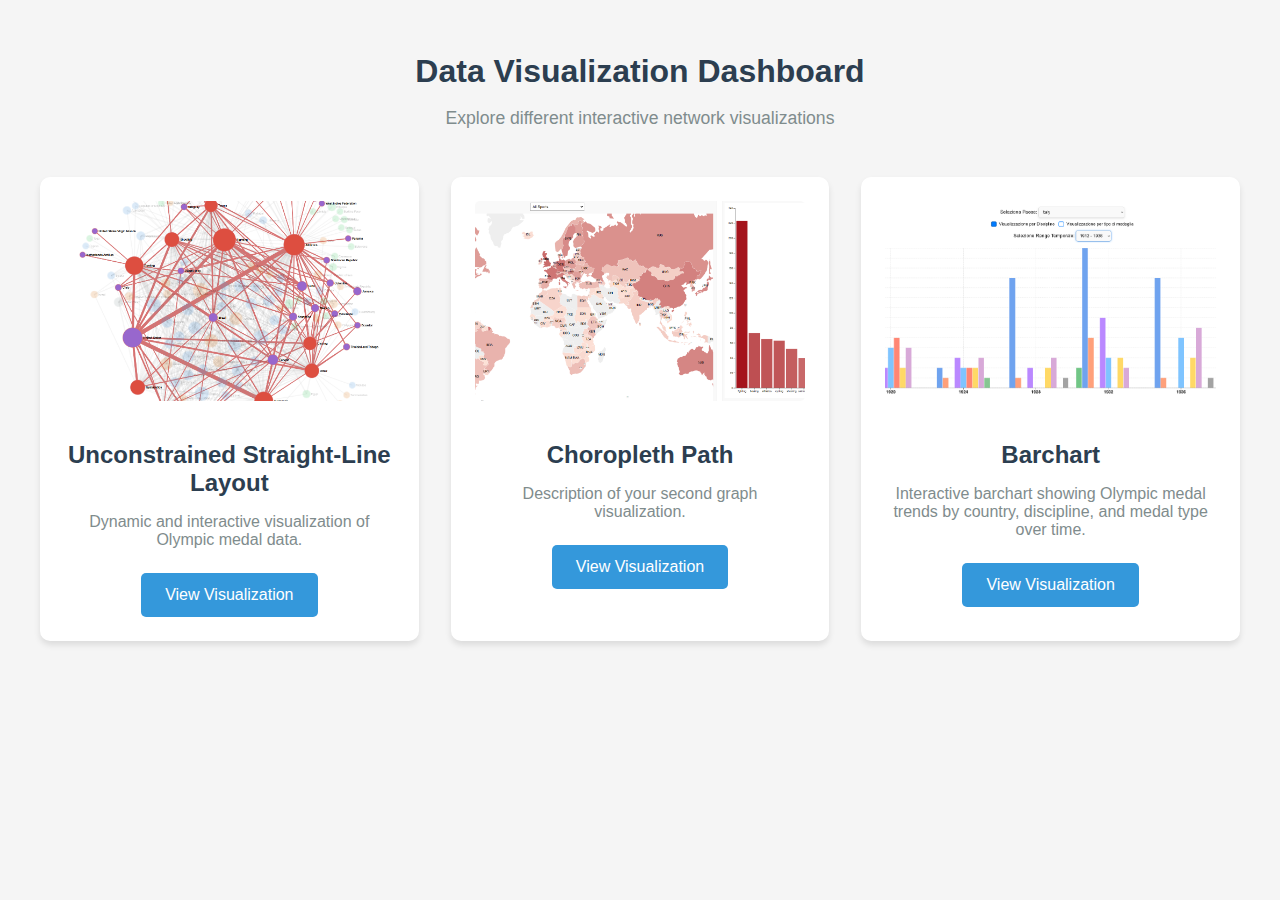
==== index.html @ 2c12db04 "Fixed titles for nodelink" ====
<!DOCTYPE html>
<html lang="en">
<head>
    <meta charset="UTF-8">
    <meta name="viewport" content="width=device-width, initial-scale=1.0">
    <title>Data Visualization Dashboard</title>
    <style>
        body {
            font-family: Arial, sans-serif;
            margin: 0;
            min-height: 100vh;
            background-color: #f5f5f5;
        }

        .container {
            max-width: 1200px;
            margin: 0 auto;
            padding: 2rem;
        }

        .header {
            text-align: center;
            margin-bottom: 3rem;
        }

        .header h1 {
            color: #2c3e50;
            margin-bottom: 1rem;
        }

        .header p {
            color: #7f8c8d;
            font-size: 1.1rem;
        }

        .visualization-grid {
            display: grid;
            grid-template-columns: repeat(auto-fit, minmax(300px, 1fr));
            gap: 2rem;
            margin-top: 2rem;
        }

        .visualization-card {
            background: white;
            border-radius: 10px;
            padding: 1.5rem;
            text-align: center;
            box-shadow: 0 4px 6px rgba(0, 0, 0, 0.1);
            transition: transform 0.2s, box-shadow 0.2s;
        }

        .visualization-card:hover {
            transform: translateY(-5px);
            box-shadow: 0 6px 12px rgba(0, 0, 0, 0.15);
        }

        .visualization-card img {
            width: 100%;
            height: 200px;
            object-fit: cover;
            border-radius: 5px;
            margin-bottom: 1rem;
        }

        .visualization-card h2 {
            color: #2c3e50;
            margin-bottom: 0.5rem;
        }

        .visualization-card p {
            color: #7f8c8d;
            margin-bottom: 1.5rem;
        }

        .view-button {
            display: inline-block;
            padding: 0.8rem 1.5rem;
            background-color: #3498db;
            color: white;
            text-decoration: none;
            border-radius: 5px;
            transition: background-color 0.2s;
        }

        .view-button:hover {
            background-color: #2980b9;
        }

        @media (max-width: 768px) {
            .container {
                padding: 1rem;
            }
            
            .visualization-grid {
                grid-template-columns: 1fr;
            }
        }
    </style>
</head>
<body>
    <div class="container">
        <div class="header">
            <h1>Data Visualization Dashboard</h1>
            <p>Explore different interactive network visualizations</p>
        </div>

        <div class="visualization-grid">
            <div class="visualization-card">
                <img src="resources/img/nodelink.png" alt="Node Link preview">
                <h2>Unconstrained Straight-Line Layout</h2>
                <p>Dynamic and interactive visualization of Olympic medal data.</p>
                <a href="code/nodelink/nodelink.html" class="view-button">View Visualization</a>
            </div>

            <div class="visualization-card">
                <img src="resources/img/geographical.png" alt="Cloropleth Path preview">
                <h2>Choropleth Path</h2>
                <p>Description of your second graph visualization.</p>
                <a href="code/geographical/map.html" class="view-button">View Visualization</a>
            </div>

            <div class="visualization-card">
                <img src="resources/img/barchart.png" alt="Graph 3 preview">
                <h2>Barchart</h2>
                <p>Interactive barchart showing Olympic medal trends by country, discipline, and medal type over time.</p>
                <a href="code/barchart/skeleton.html" class="view-button">View Visualization</a>
            </div>
        </div>
    </div>
</body>
</html>
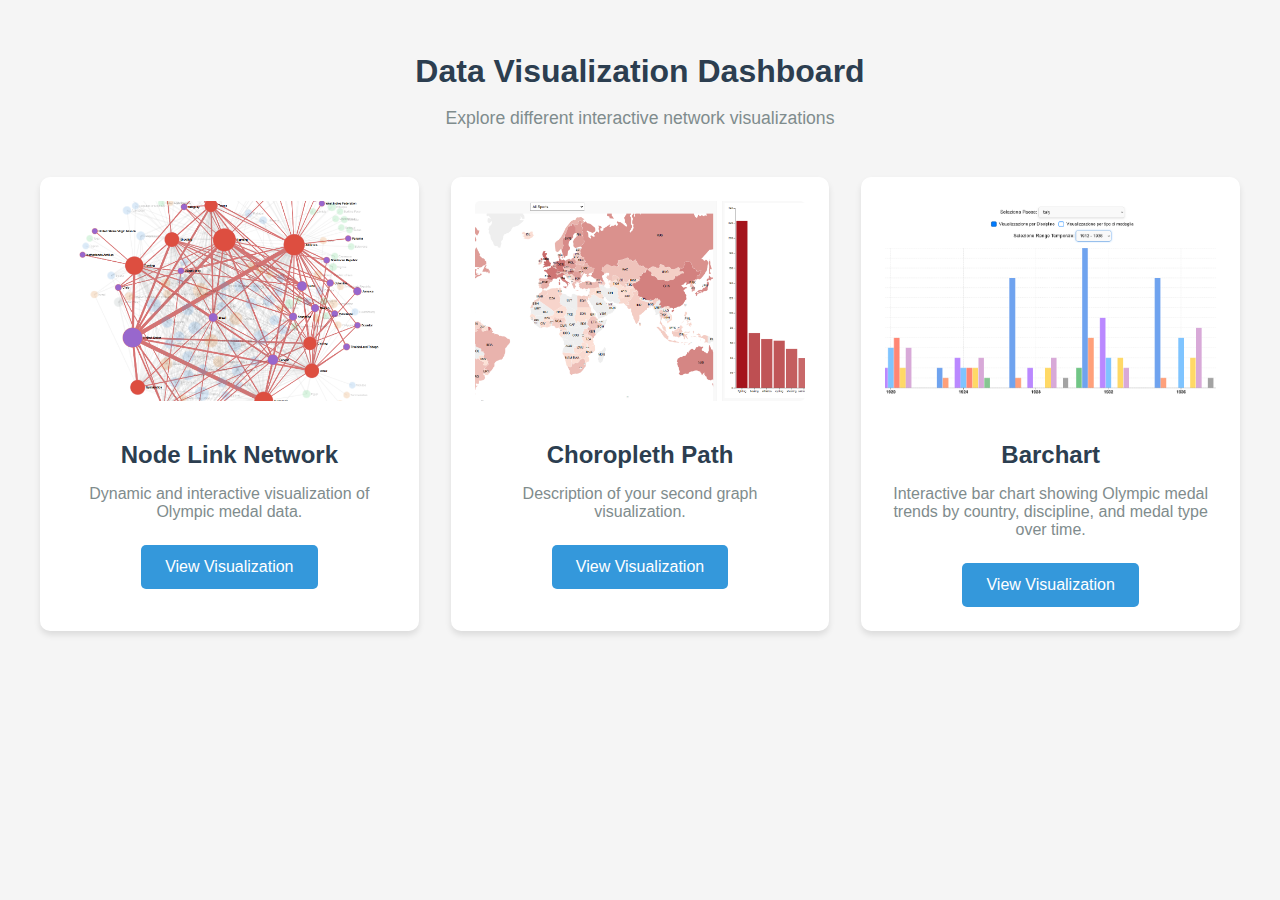
==== commit 6917997d: "edit title bar chart" ====
--- a/index.html
+++ b/index.html
@@ -107,7 +107,7 @@
         <div class="visualization-grid">
             <div class="visualization-card">
                 <img src="resources/img/nodelink.png" alt="Node Link preview">
-                <h2>Unconstrained Straight-Line Layout</h2>
+                <h2>Node Link Network</h2>
                 <p>Dynamic and interactive visualization of Olympic medal data.</p>
                 <a href="code/nodelink/nodelink.html" class="view-button">View Visualization</a>
             </div>
@@ -122,7 +122,7 @@
             <div class="visualization-card">
                 <img src="resources/img/barchart.png" alt="Graph 3 preview">
                 <h2>Barchart</h2>
-                <p>Interactive barchart showing Olympic medal trends by country, discipline, and medal type over time.</p>
+                <p>Interactive bar chart showing Olympic medal trends by country, discipline, and medal type over time.</p>
                 <a href="code/barchart/skeleton.html" class="view-button">View Visualization</a>
             </div>
         </div>
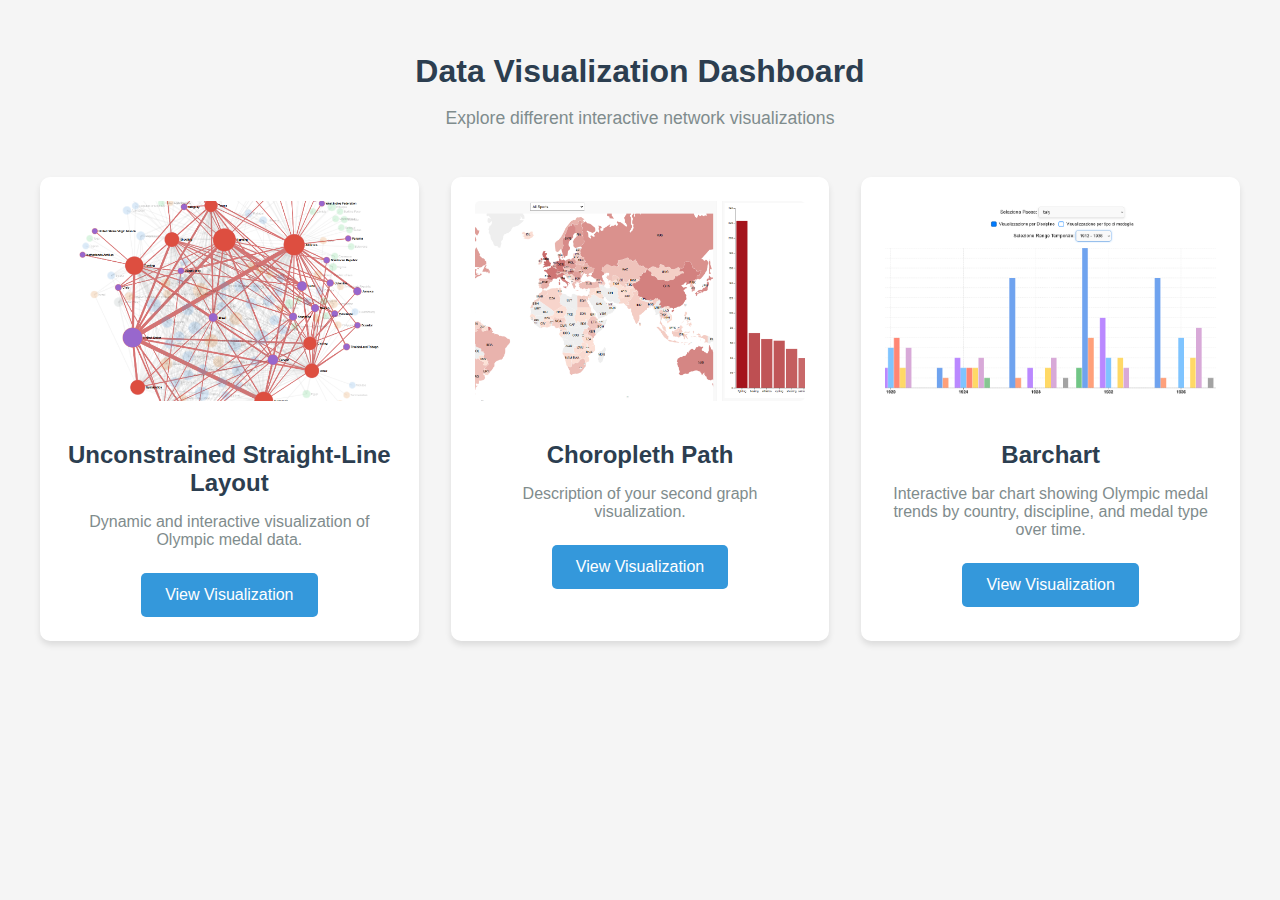
==== commit 241f8c1b: "Merge branch 'main' of https://github.com/ergys00/olympicGamesInfoVis" ====
--- a/index.html
+++ b/index.html
@@ -107,7 +107,7 @@
         <div class="visualization-grid">
             <div class="visualization-card">
                 <img src="resources/img/nodelink.png" alt="Node Link preview">
-                <h2>Node Link Network</h2>
+                <h2>Unconstrained Straight-Line Layout</h2>
                 <p>Dynamic and interactive visualization of Olympic medal data.</p>
                 <a href="code/nodelink/nodelink.html" class="view-button">View Visualization</a>
             </div>
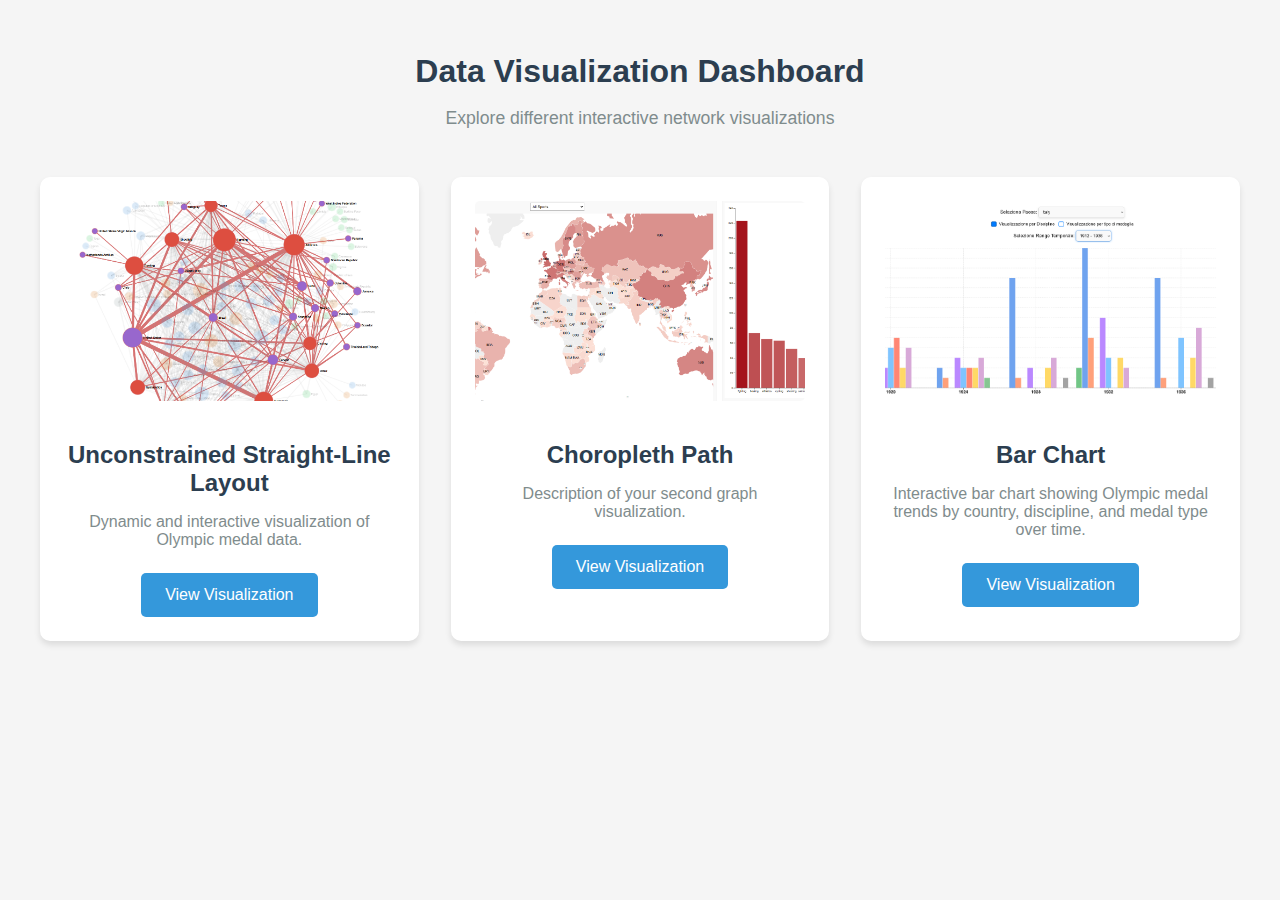
==== commit ac25eca7: "edit title" ====
--- a/index.html
+++ b/index.html
@@ -120,8 +120,8 @@
             </div>
 
             <div class="visualization-card">
-                <img src="resources/img/barchart.png" alt="Graph 3 preview">
-                <h2>Barchart</h2>
+                <img src="resources/img/barchart.png" alt="Bar Chart preview">
+                <h2>Bar Chart</h2>
                 <p>Interactive bar chart showing Olympic medal trends by country, discipline, and medal type over time.</p>
                 <a href="code/barchart/skeleton.html" class="view-button">View Visualization</a>
             </div>
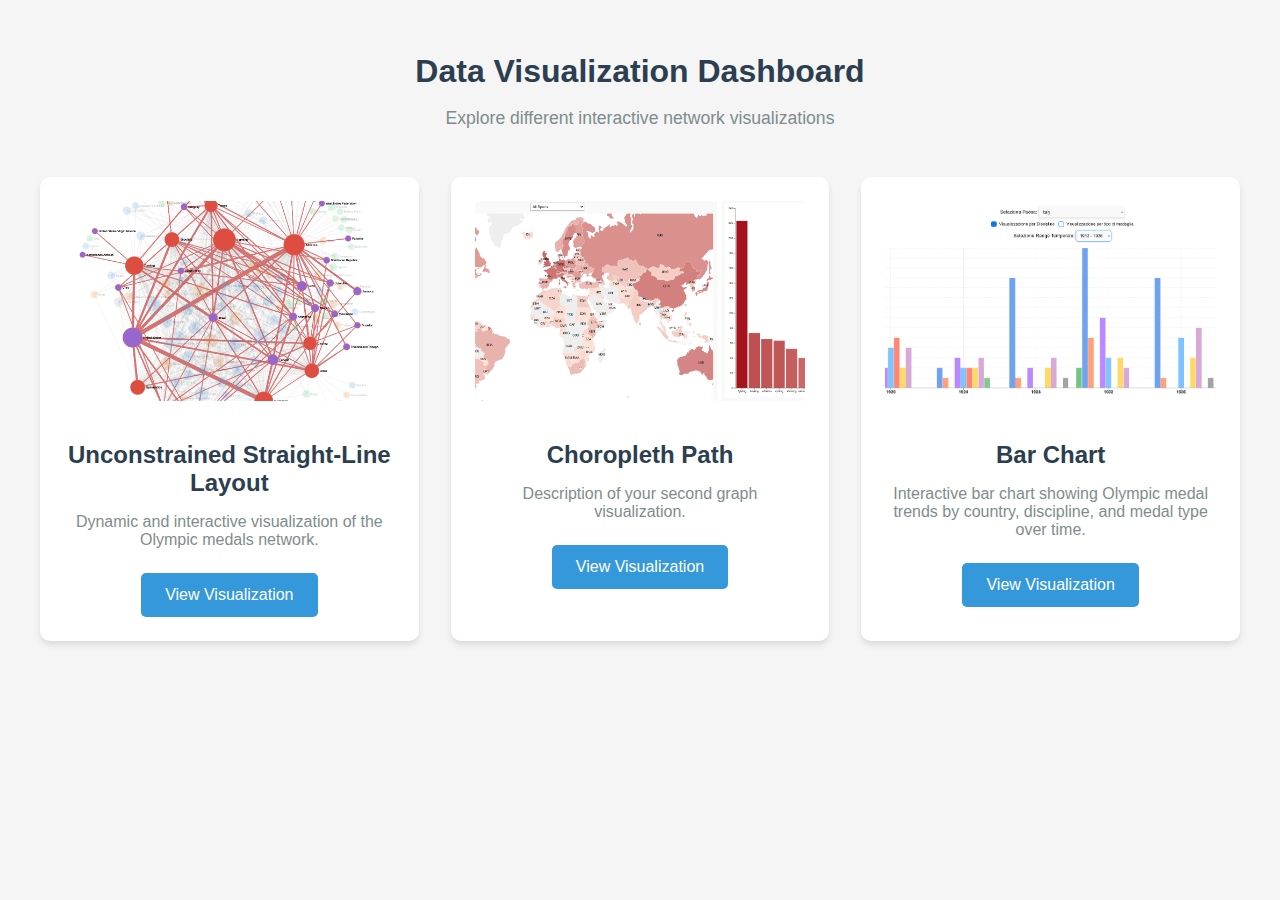
==== commit 7b0c04d8: "Changed nodelink html description" ====
--- a/index.html
+++ b/index.html
@@ -108,7 +108,7 @@
             <div class="visualization-card">
                 <img src="resources/img/nodelink.png" alt="Node Link preview">
                 <h2>Unconstrained Straight-Line Layout</h2>
-                <p>Dynamic and interactive visualization of Olympic medal data.</p>
+                <p>Dynamic and interactive visualization of the Olympic medals network.</p>
                 <a href="code/nodelink/nodelink.html" class="view-button">View Visualization</a>
             </div>
 
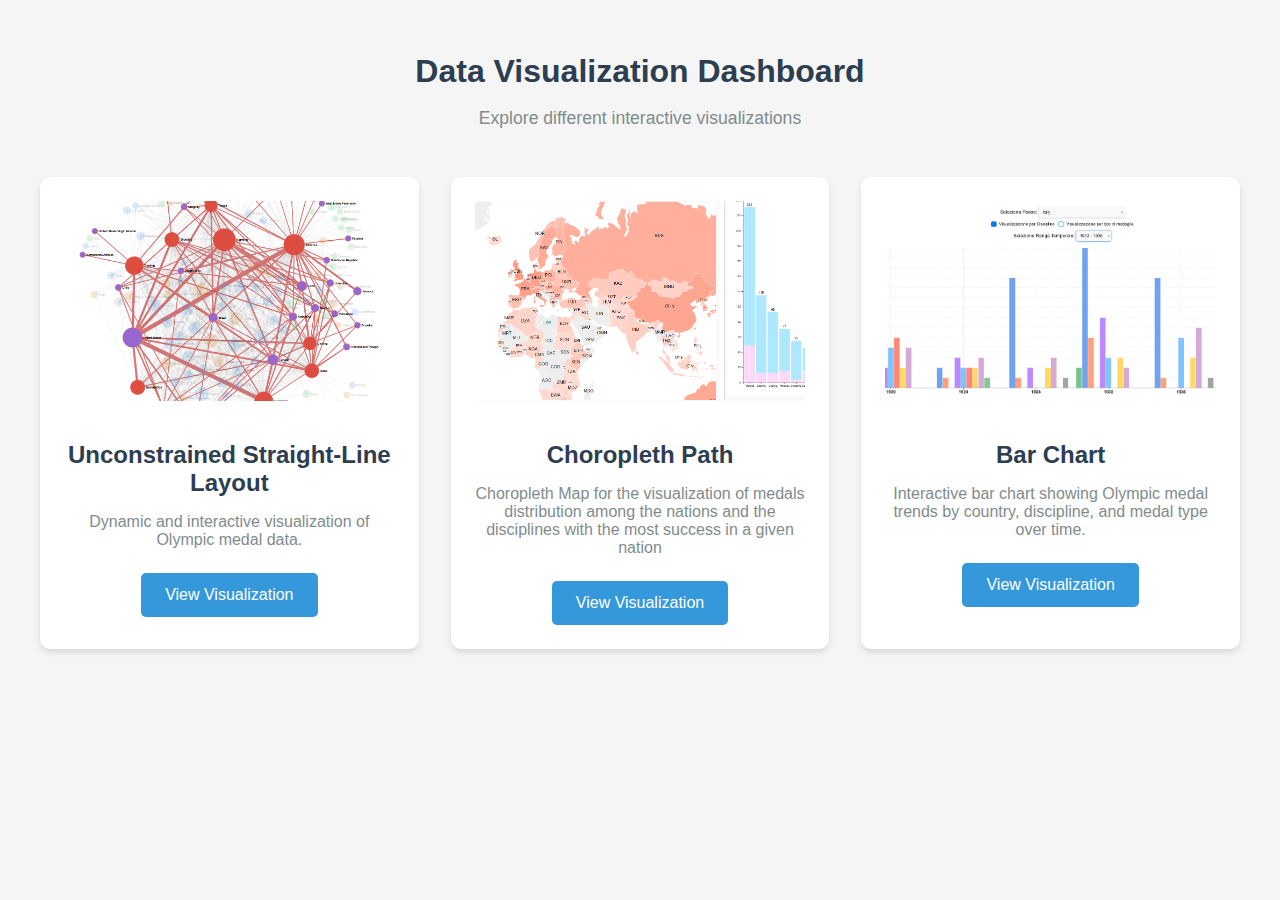
==== commit 4304919b: "changed choropleth map image for index and added description" ====
--- a/index.html
+++ b/index.html
@@ -101,21 +101,21 @@
     <div class="container">
         <div class="header">
             <h1>Data Visualization Dashboard</h1>
-            <p>Explore different interactive network visualizations</p>
+            <p>Explore different interactive visualizations</p>
         </div>
 
         <div class="visualization-grid">
             <div class="visualization-card">
                 <img src="resources/img/nodelink.png" alt="Node Link preview">
                 <h2>Unconstrained Straight-Line Layout</h2>
-                <p>Dynamic and interactive visualization of the Olympic medals network.</p>
+                <p>Dynamic and interactive visualization of Olympic medal data.</p>
                 <a href="code/nodelink/nodelink.html" class="view-button">View Visualization</a>
             </div>
 
             <div class="visualization-card">
                 <img src="resources/img/geographical.png" alt="Cloropleth Path preview">
                 <h2>Choropleth Path</h2>
-                <p>Description of your second graph visualization.</p>
+                <p>Choropleth Map for the visualization of medals distribution among the nations and the disciplines with the most success in a given nation</p>
                 <a href="code/geographical/map.html" class="view-button">View Visualization</a>
             </div>
 
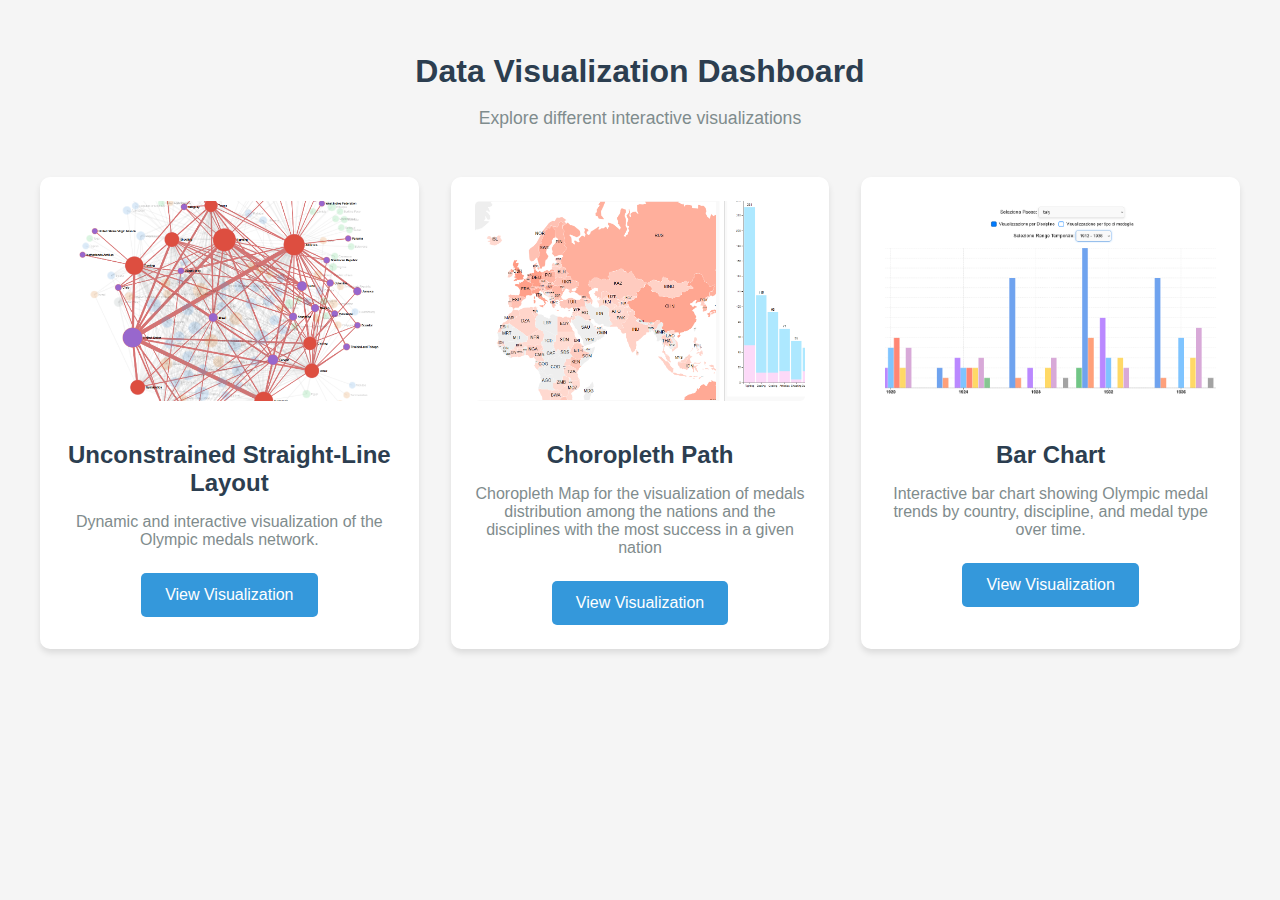
==== commit 23ce04d4: "Merge branch 'main' of https://github.com/ergys00/olympicGamesInfoVis" ====
--- a/index.html
+++ b/index.html
@@ -108,7 +108,7 @@
             <div class="visualization-card">
                 <img src="resources/img/nodelink.png" alt="Node Link preview">
                 <h2>Unconstrained Straight-Line Layout</h2>
-                <p>Dynamic and interactive visualization of Olympic medal data.</p>
+                <p>Dynamic and interactive visualization of the Olympic medals network.</p>
                 <a href="code/nodelink/nodelink.html" class="view-button">View Visualization</a>
             </div>
 
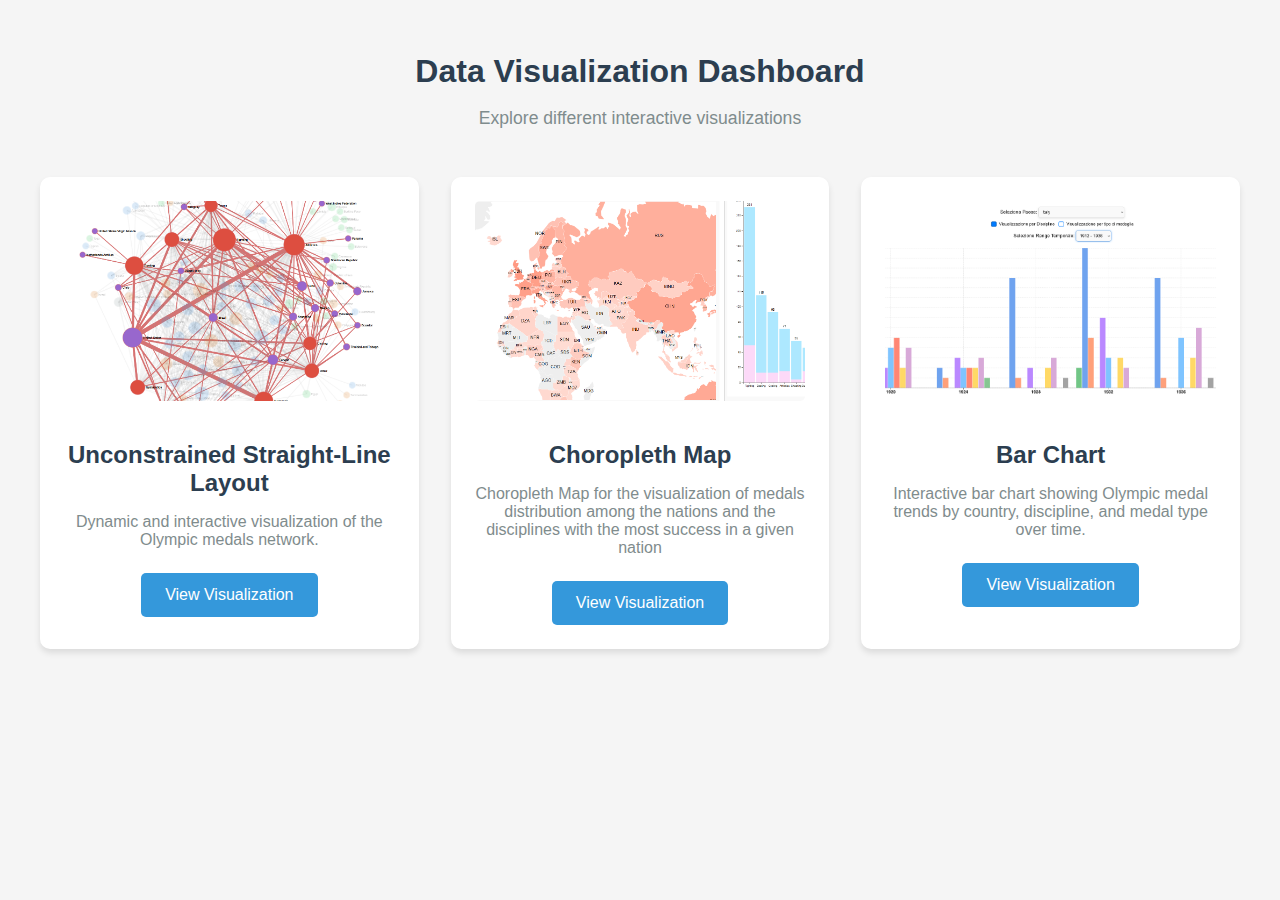
==== commit d37d9984: "Fix map title" ====
--- a/index.html
+++ b/index.html
@@ -113,8 +113,8 @@
             </div>
 
             <div class="visualization-card">
-                <img src="resources/img/geographical.png" alt="Cloropleth Path preview">
-                <h2>Choropleth Path</h2>
+                <img src="resources/img/geographical.png" alt="Cloropleth Map preview">
+                <h2>Choropleth Map</h2>
                 <p>Choropleth Map for the visualization of medals distribution among the nations and the disciplines with the most success in a given nation</p>
                 <a href="code/geographical/map.html" class="view-button">View Visualization</a>
             </div>
